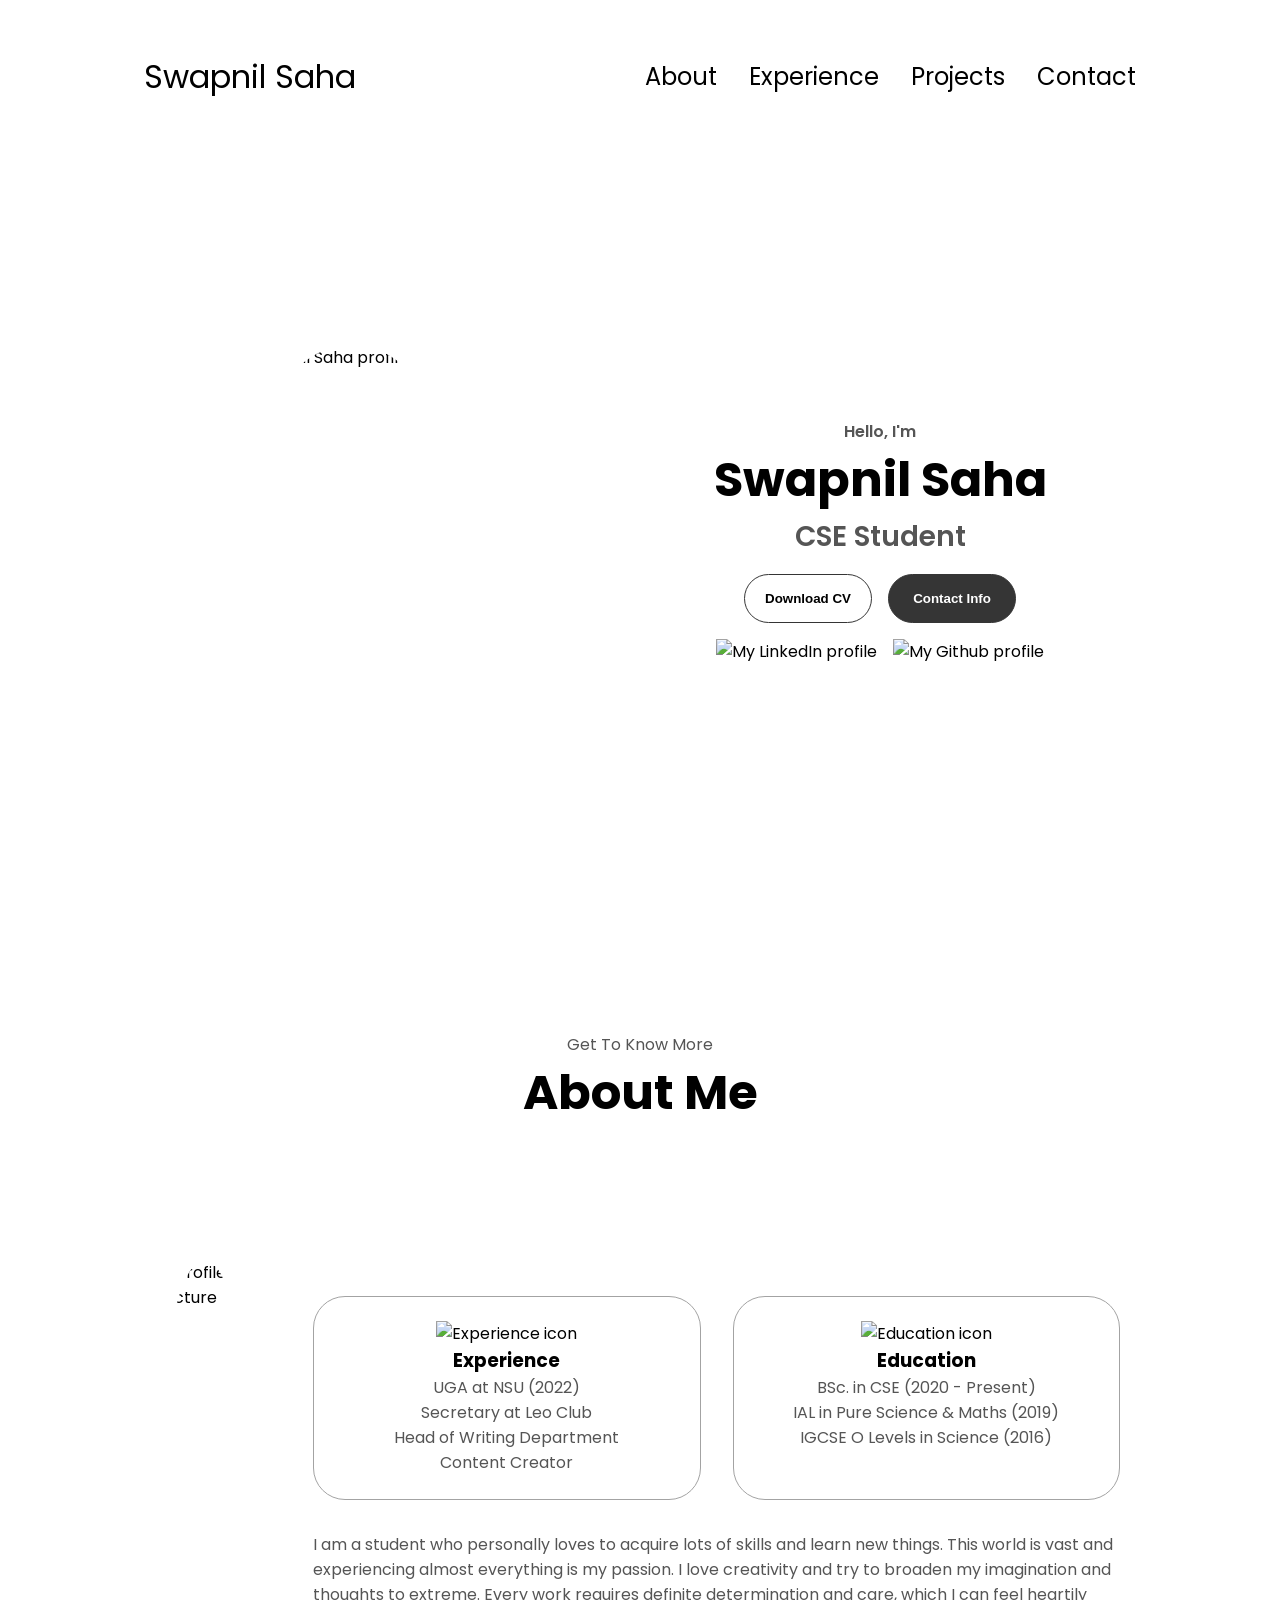
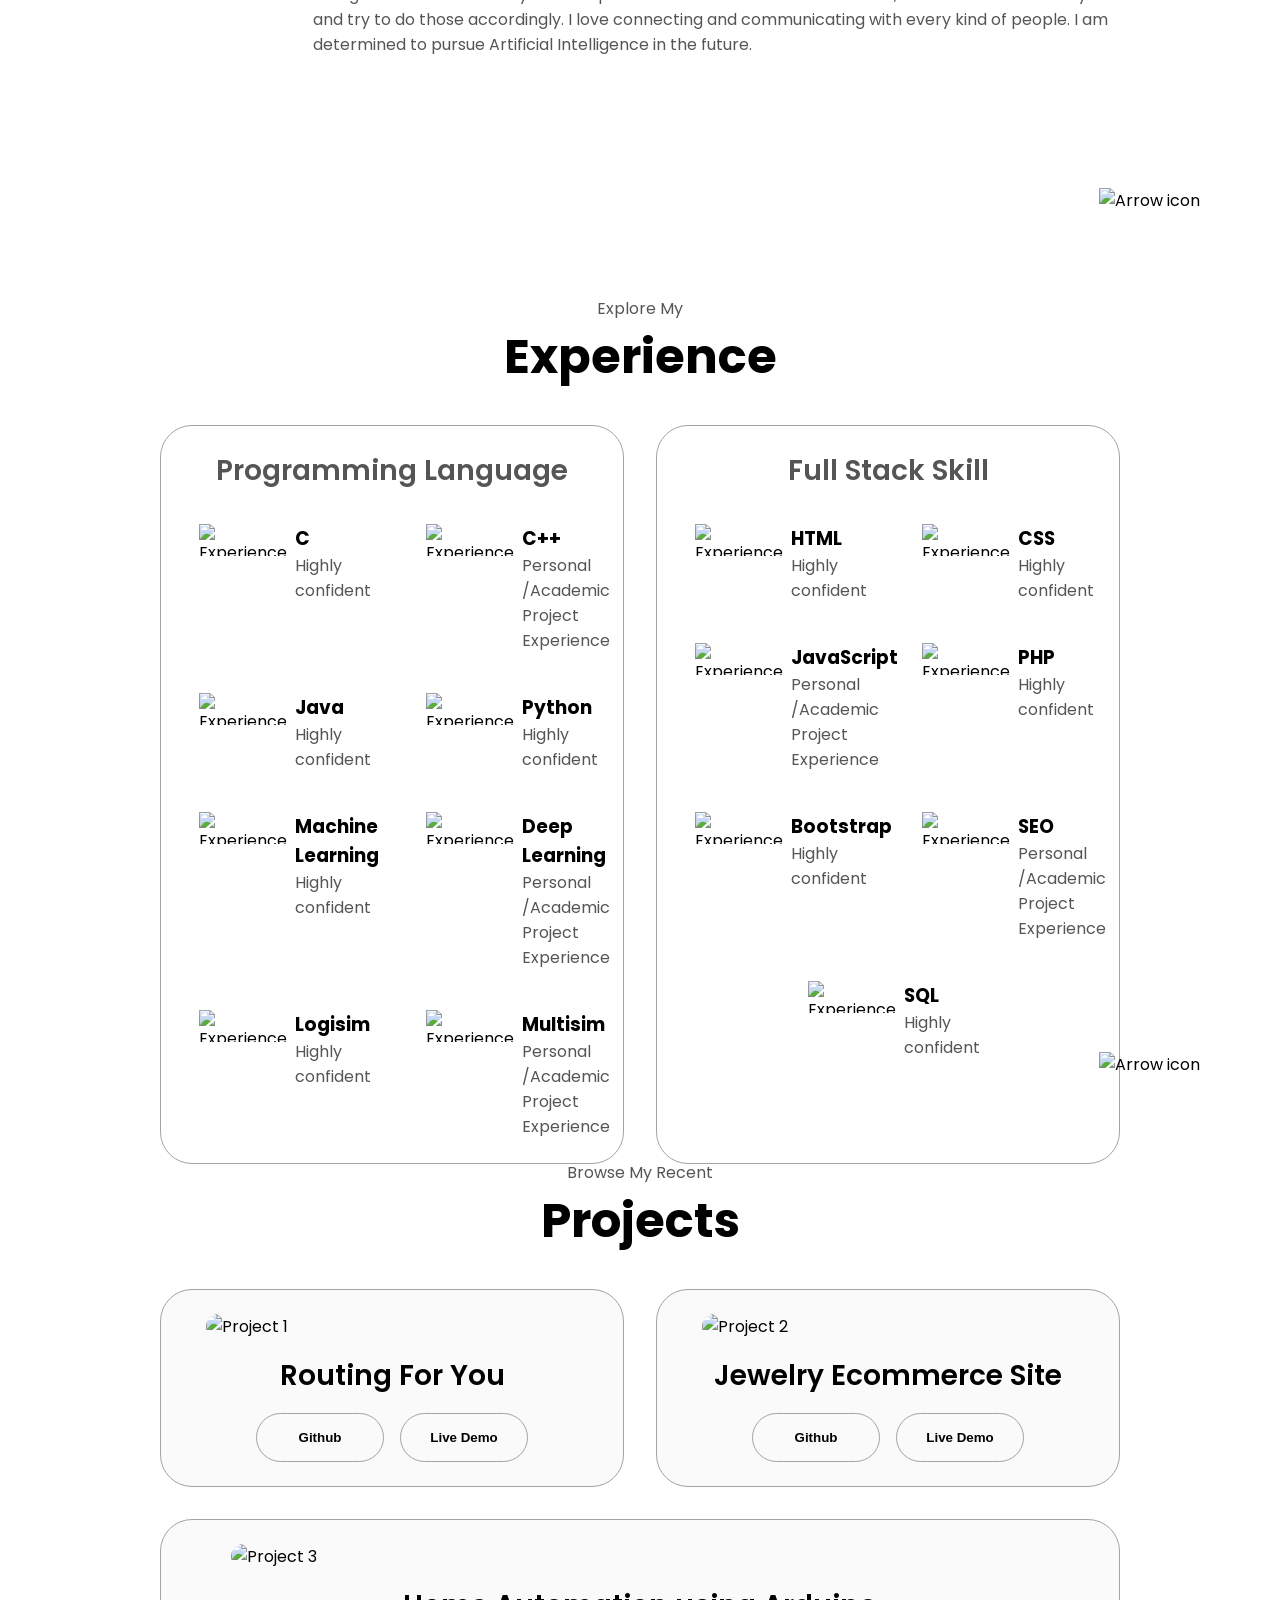
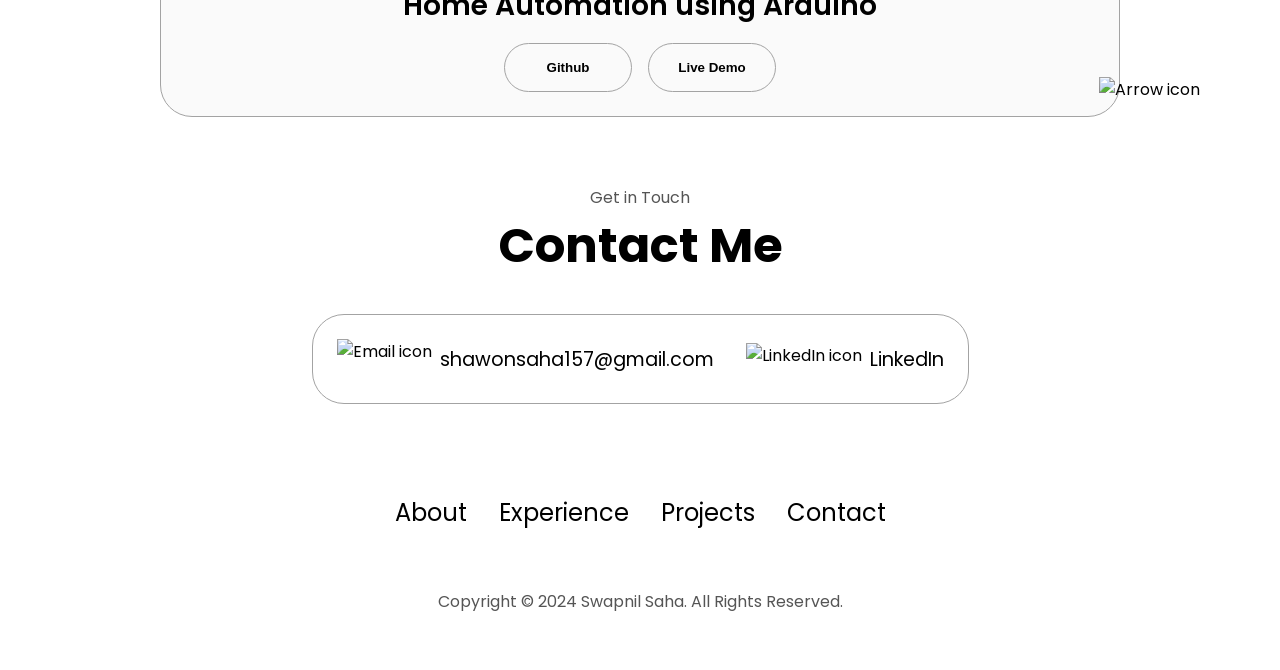
==== index.html @ e59e6f1e "Portfolio files upload" ====
<!DOCTYPE html>
<html lang="en">
  <head>
    <meta charset="UTF-8" />
    <meta http-equiv="X-UA-Compatible" content="IE=edge" />
    <meta name="viewport" content="width=device-width, initial-scale=1.0" />
    <title>My Portfolio</title>
    <link rel="stylesheet" href="style.css" />
    <link rel="stylesheet" href="mediaqueries.css" />
  </head>
  <body>
    <nav id="desktop-nav">
      <div class="logo">Swapnil Saha</div>
      <div>
        <ul class="nav-links">
          <li><a href="#about">About</a></li>
          <li><a href="#experience">Experience</a></li>
          <li><a href="#projects">Projects</a></li>
          <li><a href="#contact">Contact</a></li>
        </ul>
      </div>
    </nav>
    <nav id="hamburger-nav">
      <div class="logo">Swapnil Saha</div>
      <div class="hamburger-menu">
        <div class="hamburger-icon" onclick="toggleMenu()">
          <span></span>
          <span></span>
          <span></span>
        </div>
        <div class="menu-links">
          <li><a href="#about" onclick="toggleMenu()">About</a></li>
          <li><a href="#experience" onclick="toggleMenu()">Experience</a></li>
          <li><a href="#projects" onclick="toggleMenu()">Projects</a></li>
          <li><a href="#contact" onclick="toggleMenu()">Contact</a></li>
        </div>
      </div>
    </nav>
    <section id="profile">
      <div class="section__pic-container">
        <img src="./assets/profile-pic.jpg" alt="Swapnil Saha profile picture" />
      </div>
      <div class="section__text">
        <p class="section__text__p1">Hello, I'm</p>
        <h1 class="title">Swapnil Saha</h1>
        <p class="section__text__p2">CSE Student</p>
        <div class="btn-container">
          <button
            class="btn btn-color-2"
            onclick="window.open('./assets/B-JET-CV.pdf')"
          >
            Download CV
          </button>
          <button class="btn btn-color-1" onclick="location.href='./#contact'">
            Contact Info
          </button>
        </div>
        <div id="socials-container">
          <img
            src="./assets/linkedin.png"
            alt="My LinkedIn profile"
            class="icon"
            onclick="location.href='https://www.linkedin.com/in/swapnil-saha-shawon/'"
          />
          <img
            src="./assets/facebook.png"
            alt="My Github profile"
            class="icon"
            onclick="location.href='https://www.facebook.com/shawon.saha.528/'"
          />
        </div>
      </div>
    </section>
    <section id="about">
      <p class="section__text__p1">Get To Know More</p>
      <h1 class="title">About Me</h1>
      <div class="section-container">
        <div class="section__pic-container">
          <img
            src="./assets/about-pic1.png"
            alt="Profile picture"
            class="about-pic"
          />
        </div>
        <div class="about-details-container">
          <div class="about-containers">
            <div class="details-container">
              <img
                src="./assets/experience.png"
                alt="Experience icon"
                class="icon"
              />
              <h3>Experience</h3>
              <p>UGA at NSU (2022)
                <br />Secretary at Leo Club
                <br />Head of Writing Department
                <br />Content Creator
              </p>
            </div>
            <div class="details-container">
              <img
                src="./assets/education.png"
                alt="Education icon"
                class="icon"
              />
              <h3>Education</h3>
              <p>BSc. in CSE (2020 - Present)<br />IAL in Pure Science & Maths (2019)<br />IGCSE O Levels in Science (2016)</p>
            </div>
          </div>
          <div class="text-container">
            <p>
              I am a student who personally loves to acquire lots of skills and learn new things. This world is vast and experiencing almost everything is my passion. I love creativity and try to broaden my imagination and thoughts to extreme. Every work requires definite determination and care, which I can feel heartily and try to do those accordingly. I love connecting and communicating with every kind of people. I am determined to pursue Artificial Intelligence in the future.
            </p>
          </div>
        </div>
      </div>
      <img
        src="./assets/arrow.png"
        alt="Arrow icon"
        class="icon arrow"
        onclick="location.href='./#experience'"
      />
    </section>
    <section id="experience">
      <p class="section__text__p1">Explore My</p>
      <h1 class="title">Experience</h1>
      <div class="experience-details-container">

        <div class="about-containers">
          <div class="details-container">
            <h2 class="experience-sub-title">Programming Language</h2>
            <div class="article-container">
              <article>
                <img
                  src="./assets/checkmark.png"
                  alt="Experience icon"
                  class="icon"
                />
                <div>
                  <h3>C</h3>
                  <p>Highly confident</p>
                </div>
              </article>
              <article>
                <img
                  src="./assets/checkmark.png"
                  alt="Experience icon"
                  class="icon"
                />
                <div>
                  <h3>C++</h3>
                  <p>Personal /Academic Project Experience</p>
                </div>
              </article>
              <article>
                <img
                  src="./assets/checkmark.png"
                  alt="Experience icon"
                  class="icon"
                />
                <div>
                  <h3>Java</h3>
                  <p>Highly confident</p>
                </div>
              </article>
              <article>
                <img
                  src="./assets/checkmark.png"
                  alt="Experience icon"
                  class="icon"
                />
                <div>
                  <h3>Python</h3>
                  <p>Highly confident</p>
                </div>
              </article>
              <article>
                <img
                  src="./assets/checkmark.png"
                  alt="Experience icon"
                  class="icon"
                />
                <div>
                  <h3>Machine Learning</h3>
                  <p>Highly confident</p>
                </div>
              </article>
              <article>
                <img
                  src="./assets/checkmark.png"
                  alt="Experience icon"
                  class="icon"
                />
                <div>
                  <h3>Deep Learning</h3>
                  <p>Personal /Academic Project Experience</p>
                </div>
              </article>
              <article>
                <img
                  src="./assets/checkmark.png"
                  alt="Experience icon"
                  class="icon"
                />
                <div>
                  <h3>Logisim</h3>
                  <p>Highly confident</p>
                </div>
              </article>
              <article>
                <img
                  src="./assets/checkmark.png"
                  alt="Experience icon"
                  class="icon"
                />
                <div>
                  <h3>Multisim</h3>
                  <p>Personal /Academic Project Experience</p>
                </div>
              </article>
              
            </div>
          </div>
          <div class="details-container">
            <h2 class="experience-sub-title">Full Stack Skill</h2>
            <div class="article-container">
              <article>
                <img
                  src="./assets/checkmark.png"
                  alt="Experience icon"
                  class="icon"
                />
                <div>
                  <h3>HTML</h3>
                  <p>Highly confident</p>
                </div>
              </article>
              <article>
                <img
                  src="./assets/checkmark.png"
                  alt="Experience icon"
                  class="icon"
                />
                <div>
                  <h3>CSS</h3>
                  <p>Highly confident</p>
                </div>
              </article>
              <article>
                <img
                  src="./assets/checkmark.png"
                  alt="Experience icon"
                  class="icon"
                />
                <div>
                  <h3>JavaScript</h3>
                  <p>Personal /Academic Project Experience</p>
                </div>
              </article>
              <article>
                <img
                  src="./assets/checkmark.png"
                  alt="Experience icon"
                  class="icon"
                />
                <div>
                  <h3>PHP</h3>
                  <p>Highly confident</p>
                </div>
              </article>
              <article>
                <img
                  src="./assets/checkmark.png"
                  alt="Experience icon"
                  class="icon"
                />
                <div>
                  <h3>Bootstrap</h3>
                  <p>Highly confident</p>
                </div>
              </article>
              <article>
                <img
                  src="./assets/checkmark.png"
                  alt="Experience icon"
                  class="icon"
                />
                <div>
                  <h3>SEO</h3>
                  <p>Personal /Academic Project Experience</p>
                </div>
              </article>
              <article>
                <img
                  src="./assets/checkmark.png"
                  alt="Experience icon"
                  class="icon"
                />
                <div>
                  <h3>SQL</h3>
                  <p>Highly confident</p>
                </div>
              </article>
              
            </div>
          </div>

        </div>

      </div>
      <img
        src="./assets/arrow.png"
        alt="Arrow icon"
        class="icon arrow"
        onclick="location.href='./#projects'"
      />
    </section>
    
    <section id="projects">
      <p class="section__text__p1">Browse My Recent</p>
      <h1 class="title">Projects</h1>
      <div class="experience-details-container">
        <div class="about-containers">
          <div class="details-container color-container">
            <div class="article-container">
              <img
                src="./assets/project-1c.jpg"
                alt="Project 1"
                class="project-img"
              />
            </div>
            <h2 class="experience-sub-title project-title">Routing For You</h2>
            <div class="btn-container">
              <button
                class="btn btn-color-2 project-btn"
                onclick="location.href='https://github.com/shawonsaha15/RoutingForYou'"
              >
                Github
              </button>
              <button
                class="btn btn-color-2 project-btn"
                onclick="location.href='https://github.com/shawonsaha15/RoutingForYou'"
              >
                Live Demo
              </button>
            </div>
          </div>
          <div class="details-container color-container">
            <div class="article-container">
              <img
                src="./assets/project-2c.jpg"
                alt="Project 2"
                class="project-img"
              />
            </div>
            <h2 class="experience-sub-title project-title">Jewelry Ecommerce Site</h2>
            <div class="btn-container">
              <button
                class="btn btn-color-2 project-btn"
                onclick="location.href='https://github.com/shawonsaha15/JewelryEcommerceSite'"
              >
                Github
              </button>
              <button
                class="btn btn-color-2 project-btn"
                onclick="location.href='https://github.com/shawonsaha15/JewelryEcommerceSite'"
              >
                Live Demo
              </button>
            </div>
          </div>
          <div class="details-container color-container">
            <div class="article-container">
              <img
                src="./assets/project-3c.jpg"
                alt="Project 3"
                class="project-img"
              />
            </div>
            <h2 class="experience-sub-title project-title">Home Automation using Arduino</h2>
            <div class="btn-container">
              <button
                class="btn btn-color-2 project-btn"
                onclick="location.href='https://github.com/shawonsaha15/HomeAutomation'"
              >
                Github
              </button>
              <button
                class="btn btn-color-2 project-btn"
                onclick="location.href='https://github.com/shawonsaha15/HomeAutomation'"
              >
                Live Demo
              </button>
            </div>
          </div>
        </div>
      </div>
      <img
        src="./assets/arrow.png"
        alt="Arrow icon"
        class="icon arrow"
        onclick="location.href='./#contact'"
      />
    </section>
    <section id="contact">
      <p class="section__text__p1">Get in Touch</p>
      <h1 class="title">Contact Me</h1>
      <div class="contact-info-upper-container">
        <div class="contact-info-container">
          <img
            src="./assets/email.png"
            alt="Email icon"
            class="icon contact-icon email-icon"
          />
          <p><a href="mailto:shawonsaha157@gmail.com">shawonsaha157@gmail.com</a></p>
        </div>
        <div class="contact-info-container">
          <img
            src="./assets/linkedin.png"
            alt="LinkedIn icon"
            class="icon contact-icon"
          />
          <p><a href="https://www.linkedin.com/in/swapnil-saha-shawon/">LinkedIn</a></p>
        </div>
      </div>
    </section>
    <footer>
      <nav>
        <div class="nav-links-container">
          <ul class="nav-links">
            <li><a href="#about">About</a></li>
            <li><a href="#experience">Experience</a></li>
            <li><a href="#projects">Projects</a></li>
            <li><a href="#contact">Contact</a></li>
          </ul>
        </div>
      </nav>
      <p>Copyright &#169; 2024 Swapnil Saha. All Rights Reserved.</p>
    </footer>
    <script src="script.js"></script>
  </body>
</html>
---- style.css ----
/* GENERAL */

@import url("https://fonts.googleapis.com/css2?family=Poppins:wght@300;400;500;600&display=swap");

* {
  margin: 0;
  padding: 0;
}

body {
  font-family: "Poppins", sans-serif;
}

html {
  scroll-behavior: smooth;
}

p {
  color: rgb(85, 85, 85);
}

/* TRANSITION */

a,
.btn {
  transition: all 300ms ease;
}

/* DESKTOP NAV */

nav,
.nav-links {
  display: flex;
}

nav {
  justify-content: space-around;
  align-items: center;
  height: 17vh;
}

.nav-links {
  gap: 2rem;
  list-style: none;
  font-size: 1.5rem;
}

a {
  color: black;
  text-decoration: none;
  text-decoration-color: white;
}

a:hover {
  color: grey;
  text-decoration: underline;
  text-underline-offset: 1rem;
  text-decoration-color: rgb(181, 181, 181);
}

.logo {
  font-size: 2rem;
}

.logo:hover {
  cursor: default;
}

/* HAMBURGER MENU */

#hamburger-nav {
  display: none;
}

.hamburger-menu {
  position: relative;
  display: inline-block;
}

.hamburger-icon {
  display: flex;
  flex-direction: column;
  justify-content: space-between;
  height: 24px;
  width: 30px;
  cursor: pointer;
}

.hamburger-icon span {
  width: 100%;
  height: 2px;
  background-color: black;
  transition: all 0.3 ease-in-out;
}

.menu-links {
  position: absolute;
  top: 100%;
  right: 0;
  background-color: white;
  width: fit-content;
  max-height: 0;
  overflow: hidden;
  transition: all 0.3 ease-in-out;
}

.menu-links a {
  display: block;
  padding: 10px;
  text-align: center;
  font-size: 1.5rem;
  color: black;
  text-decoration: none;
  transition: all 0.3 ease-in-out;
}

.menu-links li {
  list-style: none;
}

.menu-links.open {
  max-height: 300px;
}

.hamburger-icon.open span:first-child {
  transform: rotate(45deg) translate(10px, 5px);
}

.hamburger-icon.open span:nth-child(2) {
  opacity: 0;
}

.hamburger-icon.open span:last-child {
  transform: rotate(-45deg) translate(10px, -5px);
}

.hamburger-icon span:first-child {
  transform: none;
}

.hamburger-icon span:first-child {
  opacity: 1;
}

.hamburger-icon span:first-child {
  transform: none;
}

/* SECTIONS */

section {
  padding-top: 4vh;
  height: 96vh;
  margin: 0 10rem;
  box-sizing: border-box;
  min-height: fit-content;
}

.section-container {
  display: flex;
}

/* PROFILE SECTION */

#profile {
  display: flex;
  justify-content: center;
  gap: 5rem;
  height: 80vh;
}

.section__pic-container {
  display: flex;
  height: 400px;
  width: 400px;
  margin: auto 0;
  object-fit: cover;
}

.section__text {
  align-self: center;
  text-align: center;
}

.section__text p {
  font-weight: 600;
}

.section__text__p1 {
  text-align: center;
}

.section__text__p2 {
  font-size: 1.75rem;
  margin-bottom: 1rem;
}

.title {
  font-size: 3rem;
  text-align: center;
}

#socials-container {
  display: flex;
  justify-content: center;
  margin-top: 1rem;
  gap: 1rem;
}

/* ICONS */

.icon {
  cursor: pointer;
  height: 2rem;
}

/* BUTTONS */

.btn-container {
  display: flex;
  justify-content: center;
  gap: 1rem;
}

.btn {
  font-weight: 600;
  transition: all 300ms ease;
  padding: 1rem;
  width: 8rem;
  border-radius: 2rem;
}

.btn-color-1,
.btn-color-2 {
  border: rgb(53, 53, 53) 0.1rem solid;
}

.btn-color-1:hover,
.btn-color-2:hover {
  cursor: pointer;
}

.btn-color-1,
.btn-color-2:hover {
  background: rgb(53, 53, 53);
  color: white;
}

.btn-color-1:hover {
  background: rgb(0, 0, 0);
}

.btn-color-2 {
  background: none;
}

.btn-color-2:hover {
  border: rgb(255, 255, 255) 0.1rem solid;
}

.btn-container {
  gap: 1rem;
}

/* ABOUT SECTION */

#about {
  position: relative;
}

.about-containers {
  gap: 2rem;
  margin-bottom: 2rem;
  margin-top: 2rem;
}

.about-details-container {
  justify-content: center;
  flex-direction: column;
}

.about-containers,
.about-details-container {
  display: flex;
}

.about-pic {
  border-radius: 2rem;
}

.arrow {
  position: absolute;
  right: -5rem;
  bottom: 2.5rem;
}

.details-container {
  padding: 1.5rem;
  flex: 1;
  background: white;
  border-radius: 2rem;
  border: rgb(53, 53, 53) 0.1rem solid;
  border-color: rgb(163, 163, 163);
  text-align: center;
}

.section-container {
  gap: 4rem;
  height: 80%;
}

.section__pic-container {
  height: 400px;
  width: 400px;
  margin: auto 0;
}

.section__pic-container img{
  object-fit: cover;
  border-radius: 50%;
}

/* EXPERIENCE SECTION */

#experience {
  position: relative;
}

.experience-sub-title {
  color: rgb(85, 85, 85);
  font-weight: 600;
  font-size: 1.75rem;
  margin-bottom: 2rem;
}

.experience-details-container {
  display: flex;
  justify-content: center;
  flex-direction: column;
}

.article-container {
  display: flex;
  text-align: initial;
  flex-wrap: wrap;
  flex-direction: row;
  gap: 2.5rem;
  justify-content: space-around;
}

article {
  display: flex;
  width: 10rem;
  justify-content: space-around;
  gap: 0.5rem;
}

article .icon {
  cursor: default;
}

/* PROJECTS SECTION */

#projects {
  position: relative;
}

.color-container {
  border-color: rgb(163, 163, 163);
  background: rgb(250, 250, 250);
}

.project-img {
  border-radius: 2rem;
  width: 90%;
  height: 90%;
}

.project-title {
  margin: 1rem;
  color: black;
}

.project-btn {
  color: black;
  border-color: rgb(163, 163, 163);
}

/* CONTACT */

#contact {
  display: flex;
  justify-content: center;
  flex-direction: column;
  height: 70vh;
}

.contact-info-upper-container {
  display: flex;
  justify-content: center;
  border-radius: 2rem;
  border: rgb(53, 53, 53) 0.1rem solid;
  border-color: rgb(163, 163, 163);
  background: (250, 250, 250);
  margin: 2rem auto;
  padding: 0.5rem;
}

.contact-info-container {
  display: flex;
  align-items: center;
  justify-content: center;
  gap: 0.5rem;
  margin: 1rem;
}

.contact-info-container p {
  font-size: larger;
}

.contact-icon {
  cursor: default;
}

.email-icon {
  height: 2.5rem;
}

/* FOOTER SECTION */

footer {
  height: 26vh;
  margin: 0 1rem;
}

footer p {
  text-align: center;
}
---- mediaqueries.css ----
@media screen and (max-width: 1400px) {
  #profile {
    height: 83vh;
    margin-bottom: 6rem;
  }
  .about-containers {
    flex-wrap: wrap;
  }
  #contact,
  #projects {
    height: fit-content;
  }
}

@media screen and (max-width: 1200px) {
  #desktop-nav {
    display: none;
  }
  #hamburger-nav {
    display: flex;
  }
  #experience,
  .experience-details-container {
    margin-top: 2rem;
  }
  #profile,
  .section-container {
    display: block;
  }
  .arrow {
    display: none;
  }
  section,
  .section-container {
    height: fit-content;
  }
  section {
    margin: 0 5%;
  }
  .section__pic-container {
    width: 275px;
    height: 275px;
    margin: 0 auto 2rem;
  }
  .about-containers {
    margin-top: 0;
  }
}

@media screen and (max-width: 600px) {
  #contact,
  footer {
    height: 40vh;
  }
  #profile {
    height: 83vh;
    margin-bottom: 0;
  }
  article {
    font-size: 1rem;
  }
  footer nav {
    height: fit-content;
    margin-bottom: 2rem;
  }
  .about-containers,
  .contact-info-upper-container,
  .btn-container {
    flex-wrap: wrap;
  }
  .contact-info-container {
    margin: 0;
  }
  .contact-info-container p,
  .nav-links li a {
    font-size: 1rem;
  }
  .experience-sub-title {
    font-size: 1.25rem;
  }
  .logo {
    font-size: 1.5rem;
  }
  .nav-links {
    flex-direction: column;
    gap: 0.5rem;
    text-align: center;
  }
  .section__pic-container {
    width: auto;
    height: 46vw;
    justify-content: center;
  }
  .section__text__p2 {
    font-size: 1.25rem;
  }
  .title {
    font-size: 2rem;
  }
  .text-container {
    text-align: justify;
  }
}
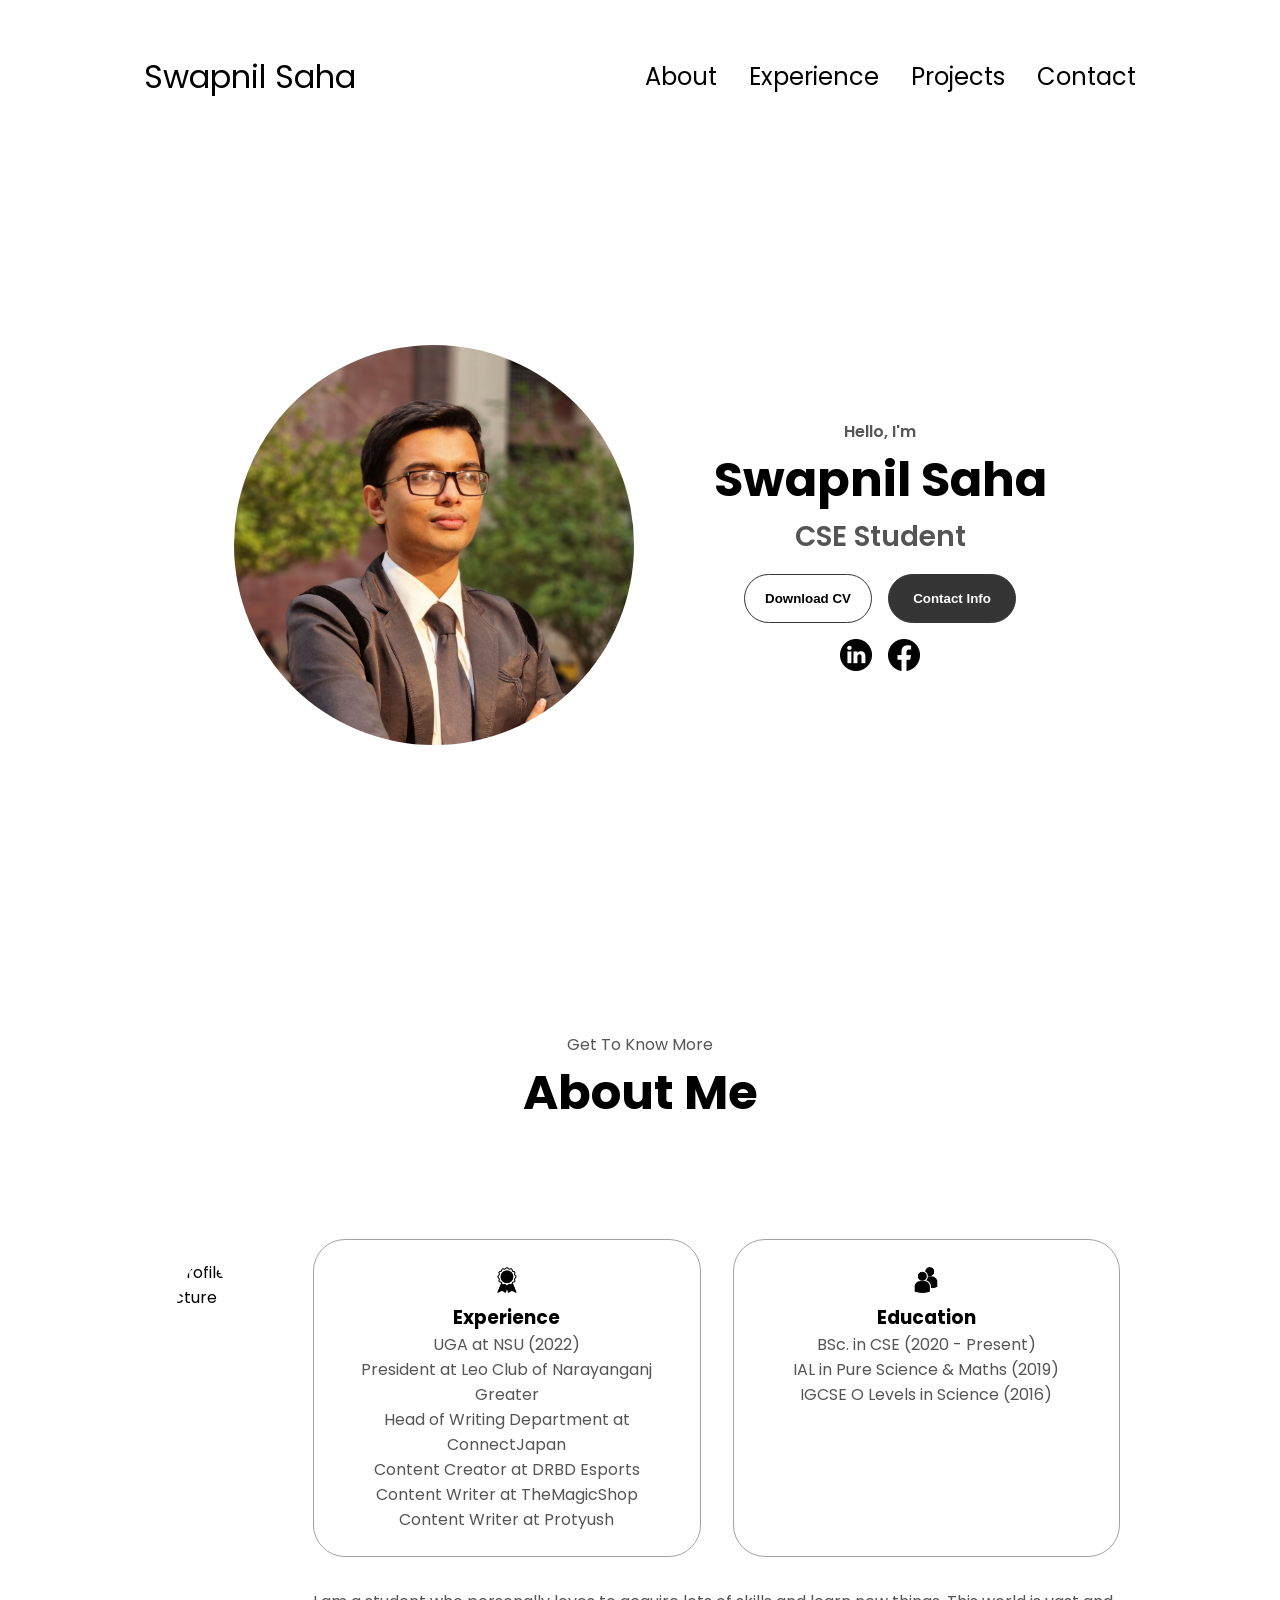
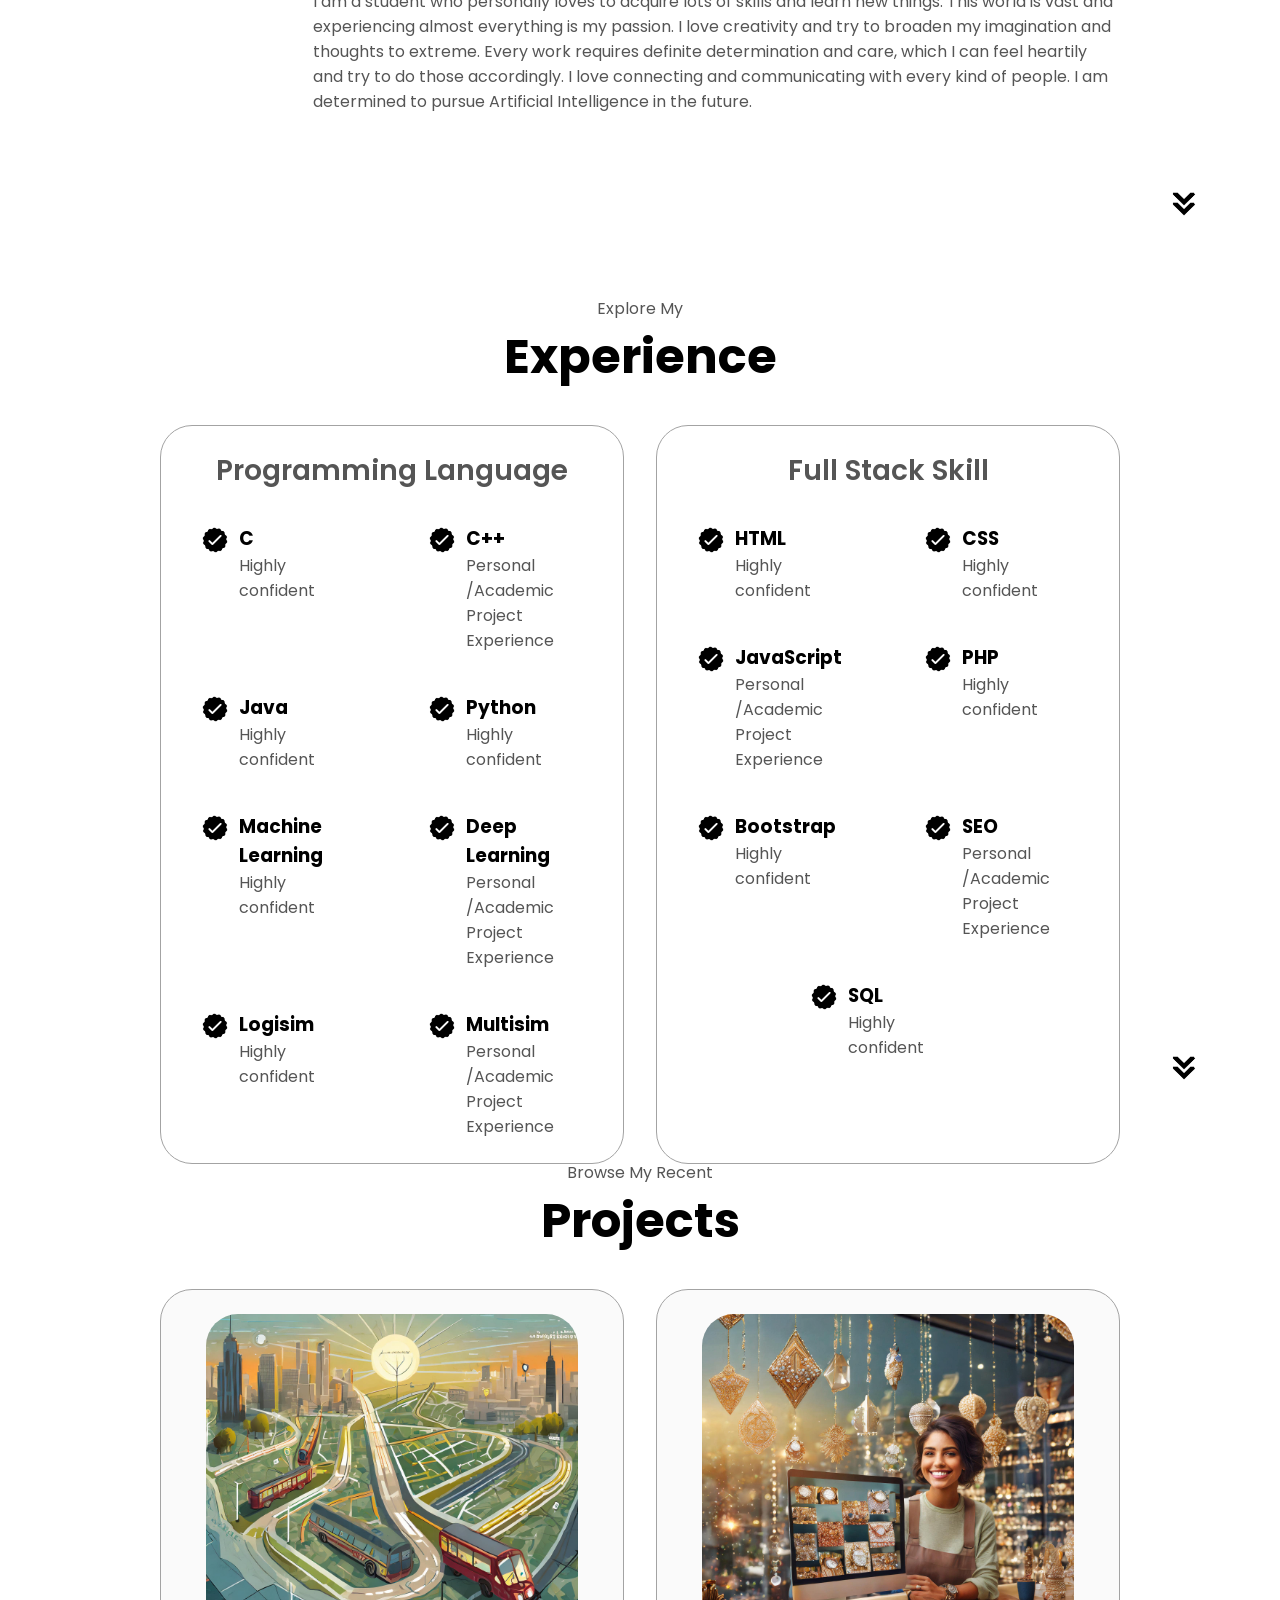
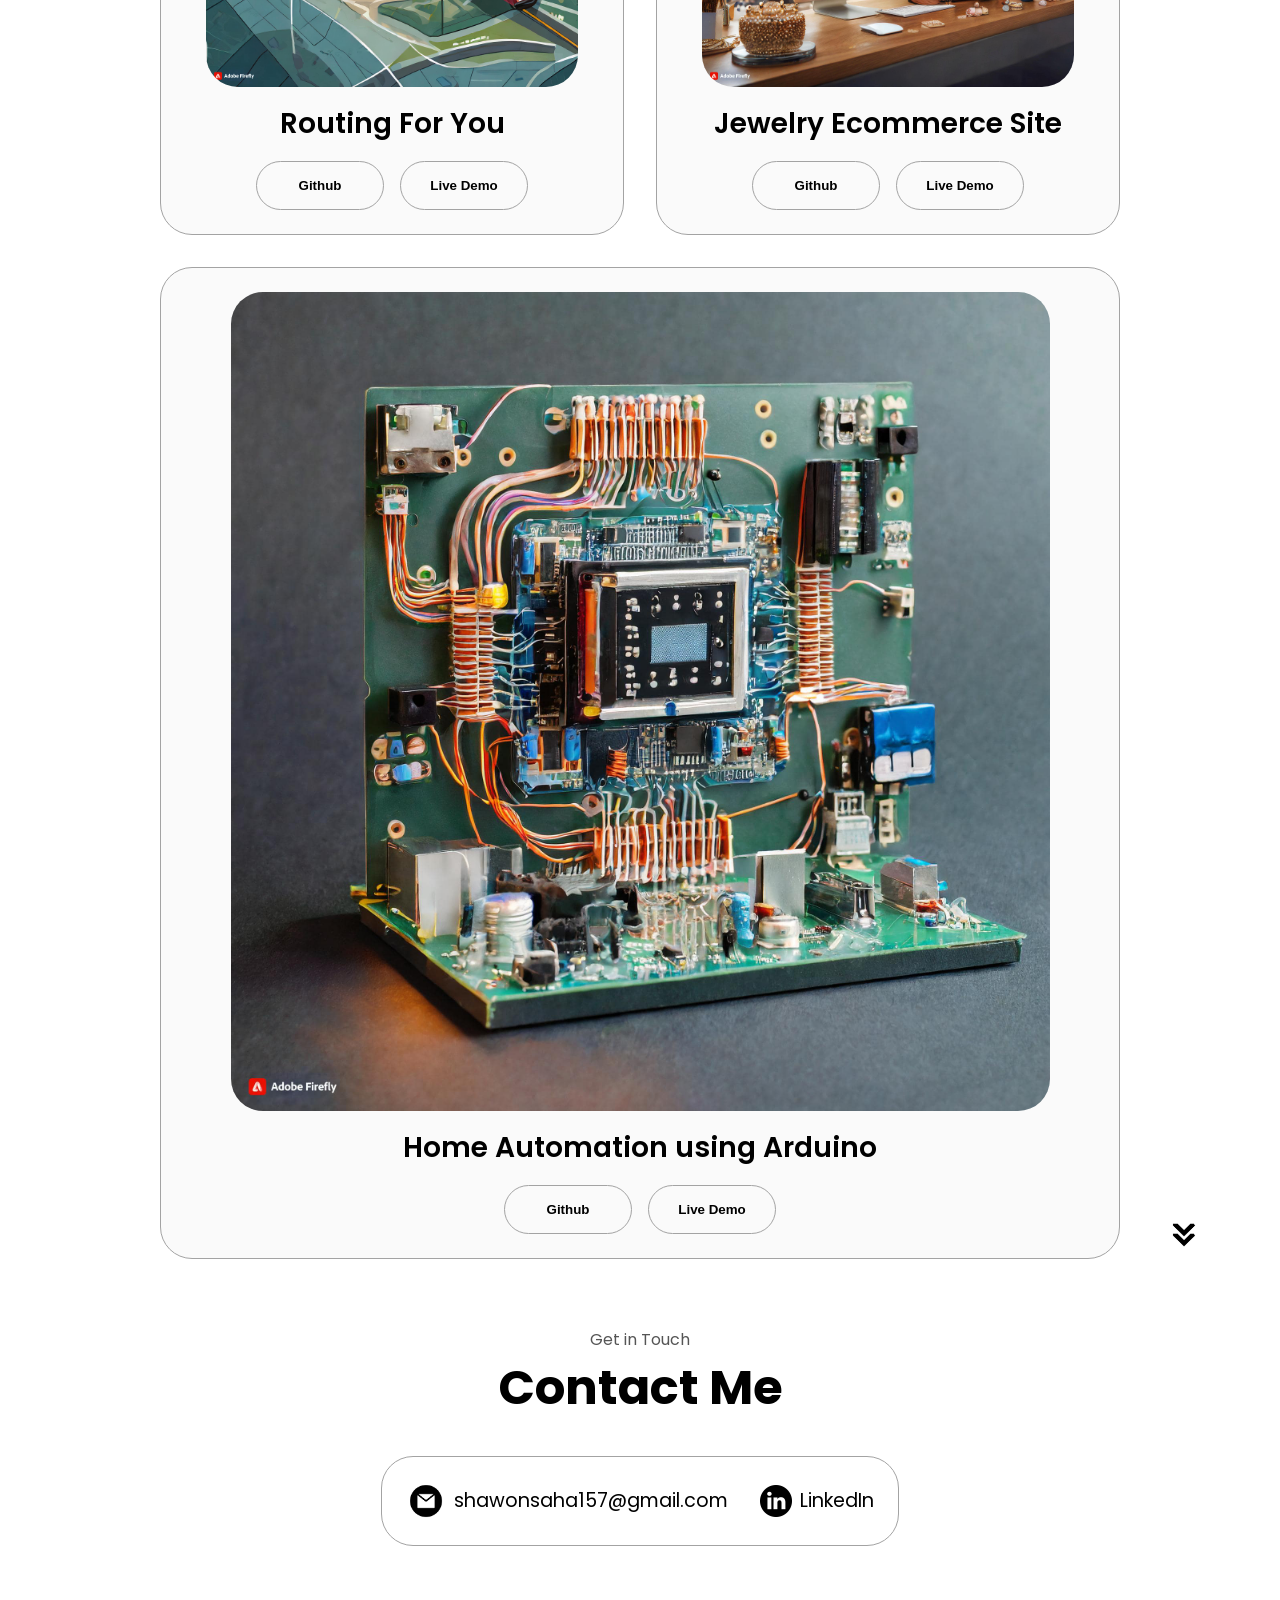
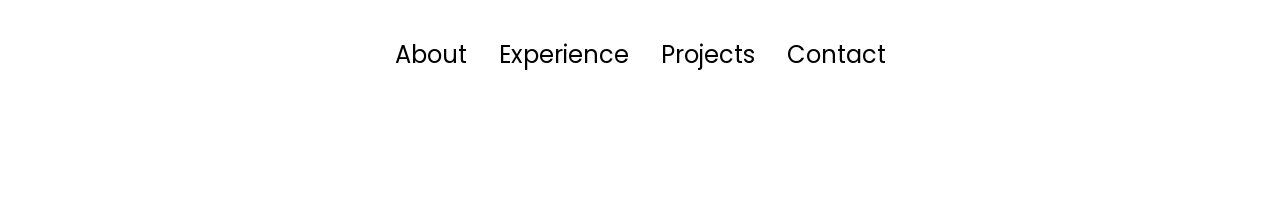
==== commit 80ea3a77: "Update index.html" ====
--- a/index.html
+++ b/index.html
@@ -92,9 +92,11 @@
               />
               <h3>Experience</h3>
               <p>UGA at NSU (2022)
-                <br />Secretary at Leo Club
-                <br />Head of Writing Department
-                <br />Content Creator
+                <br />President at Leo Club of Narayanganj Greater
+                <br />Head of Writing Department at ConnectJapan
+                <br />Content Creator at DRBD Esports
+                <br />Content Writer at TheMagicShop
+                <br />Content Writer at Protyush
               </p>
             </div>
             <div class="details-container">
@@ -435,7 +437,6 @@
           </ul>
         </div>
       </nav>
-      <p>Copyright &#169; 2024 Swapnil Saha. All Rights Reserved.</p>
     </footer>
     <script src="script.js"></script>
   </body>
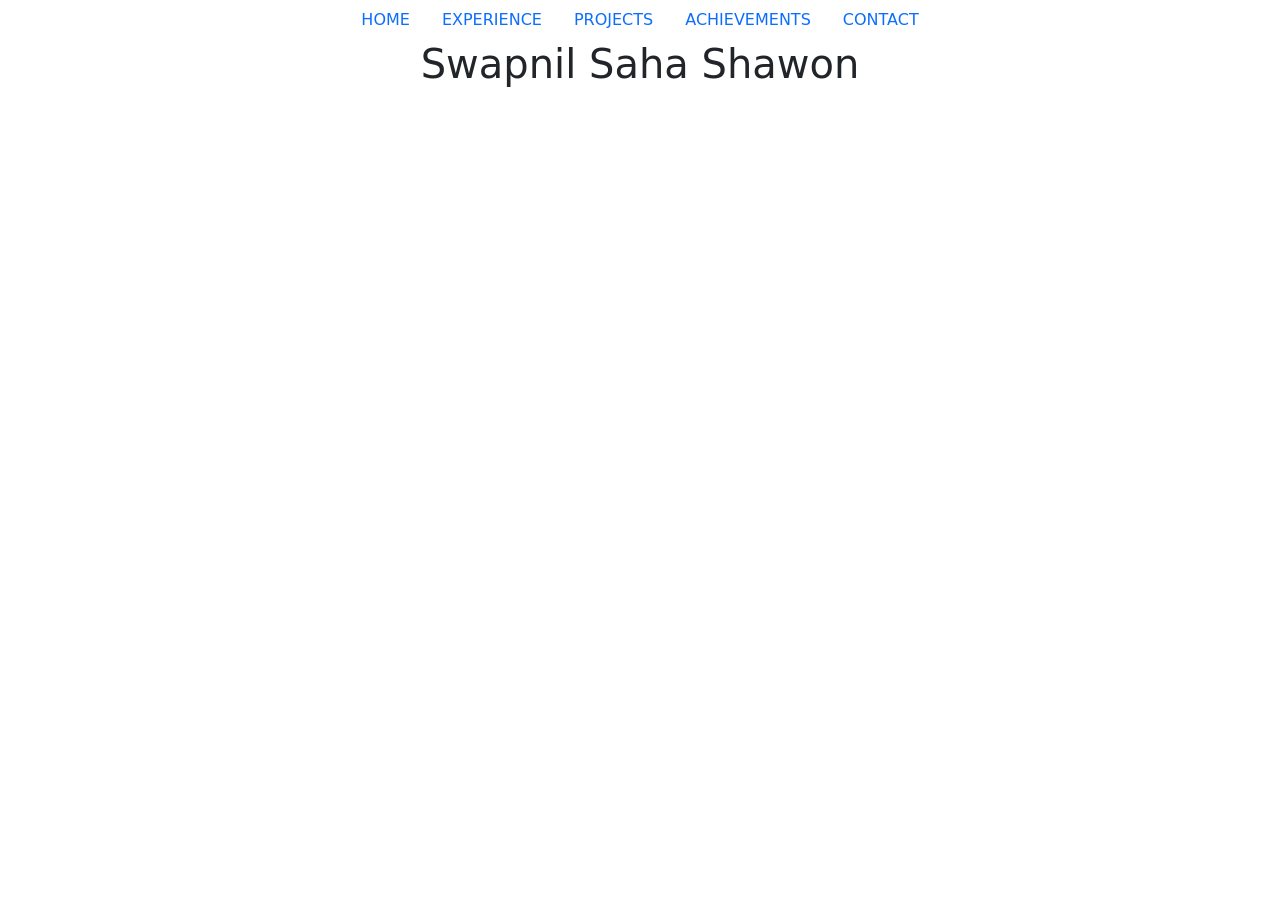
==== commit be5d9d50: "Initial commit" ====
--- a/index.html
+++ b/index.html
@@ -1,443 +1,32 @@
 <!DOCTYPE html>
-<html lang="en">
-  <head>
-    <meta charset="UTF-8" />
-    <meta http-equiv="X-UA-Compatible" content="IE=edge" />
-    <meta name="viewport" content="width=device-width, initial-scale=1.0" />
-    <title>My Portfolio</title>
-    <link rel="stylesheet" href="style.css" />
-    <link rel="stylesheet" href="mediaqueries.css" />
-  </head>
-  <body>
-    <nav id="desktop-nav">
-      <div class="logo">Swapnil Saha</div>
-      <div>
-        <ul class="nav-links">
-          <li><a href="#about">About</a></li>
-          <li><a href="#experience">Experience</a></li>
-          <li><a href="#projects">Projects</a></li>
-          <li><a href="#contact">Contact</a></li>
-        </ul>
-      </div>
-    </nav>
-    <nav id="hamburger-nav">
-      <div class="logo">Swapnil Saha</div>
-      <div class="hamburger-menu">
-        <div class="hamburger-icon" onclick="toggleMenu()">
-          <span></span>
-          <span></span>
-          <span></span>
-        </div>
-        <div class="menu-links">
-          <li><a href="#about" onclick="toggleMenu()">About</a></li>
-          <li><a href="#experience" onclick="toggleMenu()">Experience</a></li>
-          <li><a href="#projects" onclick="toggleMenu()">Projects</a></li>
-          <li><a href="#contact" onclick="toggleMenu()">Contact</a></li>
-        </div>
-      </div>
-    </nav>
-    <section id="profile">
-      <div class="section__pic-container">
-        <img src="./assets/profile-pic.jpg" alt="Swapnil Saha profile picture" />
-      </div>
-      <div class="section__text">
-        <p class="section__text__p1">Hello, I'm</p>
-        <h1 class="title">Swapnil Saha</h1>
-        <p class="section__text__p2">CSE Student</p>
-        <div class="btn-container">
-          <button
-            class="btn btn-color-2"
-            onclick="window.open('./assets/B-JET-CV.pdf')"
-          >
-            Download CV
-          </button>
-          <button class="btn btn-color-1" onclick="location.href='./#contact'">
-            Contact Info
-          </button>
-        </div>
-        <div id="socials-container">
-          <img
-            src="./assets/linkedin.png"
-            alt="My LinkedIn profile"
-            class="icon"
-            onclick="location.href='https://www.linkedin.com/in/swapnil-saha-shawon/'"
-          />
-          <img
-            src="./assets/facebook.png"
-            alt="My Github profile"
-            class="icon"
-            onclick="location.href='https://www.facebook.com/shawon.saha.528/'"
-          />
-        </div>
-      </div>
-    </section>
-    <section id="about">
-      <p class="section__text__p1">Get To Know More</p>
-      <h1 class="title">About Me</h1>
-      <div class="section-container">
-        <div class="section__pic-container">
-          <img
-            src="./assets/about-pic1.png"
-            alt="Profile picture"
-            class="about-pic"
-          />
-        </div>
-        <div class="about-details-container">
-          <div class="about-containers">
-            <div class="details-container">
-              <img
-                src="./assets/experience.png"
-                alt="Experience icon"
-                class="icon"
-              />
-              <h3>Experience</h3>
-              <p>UGA at NSU (2022)
-                <br />President at Leo Club of Narayanganj Greater
-                <br />Head of Writing Department at ConnectJapan
-                <br />Content Creator at DRBD Esports
-                <br />Content Writer at TheMagicShop
-                <br />Content Writer at Protyush
-              </p>
-            </div>
-            <div class="details-container">
-              <img
-                src="./assets/education.png"
-                alt="Education icon"
-                class="icon"
-              />
-              <h3>Education</h3>
-              <p>BSc. in CSE (2020 - Present)<br />IAL in Pure Science & Maths (2019)<br />IGCSE O Levels in Science (2016)</p>
-            </div>
-          </div>
-          <div class="text-container">
-            <p>
-              I am a student who personally loves to acquire lots of skills and learn new things. This world is vast and experiencing almost everything is my passion. I love creativity and try to broaden my imagination and thoughts to extreme. Every work requires definite determination and care, which I can feel heartily and try to do those accordingly. I love connecting and communicating with every kind of people. I am determined to pursue Artificial Intelligence in the future.
-            </p>
-          </div>
-        </div>
-      </div>
-      <img
-        src="./assets/arrow.png"
-        alt="Arrow icon"
-        class="icon arrow"
-        onclick="location.href='./#experience'"
-      />
-    </section>
-    <section id="experience">
-      <p class="section__text__p1">Explore My</p>
-      <h1 class="title">Experience</h1>
-      <div class="experience-details-container">
+<html>
+    <head>
+        <meta charset="utf-8">
+        <meta name="viewport" content="width=device-width, initial-scale=1">
+        <title>Swapnil Saha Shawon</title>
+        <link href="https://cdn.jsdelivr.net/npm/bootstrap@5.3.8/dist/css/bootstrap.min.css" rel="stylesheet" integrity="sha384-sRIl4kxILFvY47J16cr9ZwB07vP4J8+LH7qKQnuqkuIAvNWLzeN8tE5YBujZqJLB" crossorigin="anonymous">
+    </head>
 
-        <div class="about-containers">
-          <div class="details-container">
-            <h2 class="experience-sub-title">Programming Language</h2>
-            <div class="article-container">
-              <article>
-                <img
-                  src="./assets/checkmark.png"
-                  alt="Experience icon"
-                  class="icon"
-                />
-                <div>
-                  <h3>C</h3>
-                  <p>Highly confident</p>
-                </div>
-              </article>
-              <article>
-                <img
-                  src="./assets/checkmark.png"
-                  alt="Experience icon"
-                  class="icon"
-                />
-                <div>
-                  <h3>C++</h3>
-                  <p>Personal /Academic Project Experience</p>
-                </div>
-              </article>
-              <article>
-                <img
-                  src="./assets/checkmark.png"
-                  alt="Experience icon"
-                  class="icon"
-                />
-                <div>
-                  <h3>Java</h3>
-                  <p>Highly confident</p>
-                </div>
-              </article>
-              <article>
-                <img
-                  src="./assets/checkmark.png"
-                  alt="Experience icon"
-                  class="icon"
-                />
-                <div>
-                  <h3>Python</h3>
-                  <p>Highly confident</p>
-                </div>
-              </article>
-              <article>
-                <img
-                  src="./assets/checkmark.png"
-                  alt="Experience icon"
-                  class="icon"
-                />
-                <div>
-                  <h3>Machine Learning</h3>
-                  <p>Highly confident</p>
-                </div>
-              </article>
-              <article>
-                <img
-                  src="./assets/checkmark.png"
-                  alt="Experience icon"
-                  class="icon"
-                />
-                <div>
-                  <h3>Deep Learning</h3>
-                  <p>Personal /Academic Project Experience</p>
-                </div>
-              </article>
-              <article>
-                <img
-                  src="./assets/checkmark.png"
-                  alt="Experience icon"
-                  class="icon"
-                />
-                <div>
-                  <h3>Logisim</h3>
-                  <p>Highly confident</p>
-                </div>
-              </article>
-              <article>
-                <img
-                  src="./assets/checkmark.png"
-                  alt="Experience icon"
-                  class="icon"
-                />
-                <div>
-                  <h3>Multisim</h3>
-                  <p>Personal /Academic Project Experience</p>
-                </div>
-              </article>
-              
-            </div>
-          </div>
-          <div class="details-container">
-            <h2 class="experience-sub-title">Full Stack Skill</h2>
-            <div class="article-container">
-              <article>
-                <img
-                  src="./assets/checkmark.png"
-                  alt="Experience icon"
-                  class="icon"
-                />
-                <div>
-                  <h3>HTML</h3>
-                  <p>Highly confident</p>
-                </div>
-              </article>
-              <article>
-                <img
-                  src="./assets/checkmark.png"
-                  alt="Experience icon"
-                  class="icon"
-                />
-                <div>
-                  <h3>CSS</h3>
-                  <p>Highly confident</p>
-                </div>
-              </article>
-              <article>
-                <img
-                  src="./assets/checkmark.png"
-                  alt="Experience icon"
-                  class="icon"
-                />
-                <div>
-                  <h3>JavaScript</h3>
-                  <p>Personal /Academic Project Experience</p>
-                </div>
-              </article>
-              <article>
-                <img
-                  src="./assets/checkmark.png"
-                  alt="Experience icon"
-                  class="icon"
-                />
-                <div>
-                  <h3>PHP</h3>
-                  <p>Highly confident</p>
-                </div>
-              </article>
-              <article>
-                <img
-                  src="./assets/checkmark.png"
-                  alt="Experience icon"
-                  class="icon"
-                />
-                <div>
-                  <h3>Bootstrap</h3>
-                  <p>Highly confident</p>
-                </div>
-              </article>
-              <article>
-                <img
-                  src="./assets/checkmark.png"
-                  alt="Experience icon"
-                  class="icon"
-                />
-                <div>
-                  <h3>SEO</h3>
-                  <p>Personal /Academic Project Experience</p>
-                </div>
-              </article>
-              <article>
-                <img
-                  src="./assets/checkmark.png"
-                  alt="Experience icon"
-                  class="icon"
-                />
-                <div>
-                  <h3>SQL</h3>
-                  <p>Highly confident</p>
-                </div>
-              </article>
-              
-            </div>
-          </div>
-
-        </div>
-
-      </div>
-      <img
-        src="./assets/arrow.png"
-        alt="Arrow icon"
-        class="icon arrow"
-        onclick="location.href='./#projects'"
-      />
-    </section>
-    
-    <section id="projects">
-      <p class="section__text__p1">Browse My Recent</p>
-      <h1 class="title">Projects</h1>
-      <div class="experience-details-container">
-        <div class="about-containers">
-          <div class="details-container color-container">
-            <div class="article-container">
-              <img
-                src="./assets/project-1c.jpg"
-                alt="Project 1"
-                class="project-img"
-              />
-            </div>
-            <h2 class="experience-sub-title project-title">Routing For You</h2>
-            <div class="btn-container">
-              <button
-                class="btn btn-color-2 project-btn"
-                onclick="location.href='https://github.com/shawonsaha15/RoutingForYou'"
-              >
-                Github
-              </button>
-              <button
-                class="btn btn-color-2 project-btn"
-                onclick="location.href='https://github.com/shawonsaha15/RoutingForYou'"
-              >
-                Live Demo
-              </button>
-            </div>
-          </div>
-          <div class="details-container color-container">
-            <div class="article-container">
-              <img
-                src="./assets/project-2c.jpg"
-                alt="Project 2"
-                class="project-img"
-              />
-            </div>
-            <h2 class="experience-sub-title project-title">Jewelry Ecommerce Site</h2>
-            <div class="btn-container">
-              <button
-                class="btn btn-color-2 project-btn"
-                onclick="location.href='https://github.com/shawonsaha15/JewelryEcommerceSite'"
-              >
-                Github
-              </button>
-              <button
-                class="btn btn-color-2 project-btn"
-                onclick="location.href='https://github.com/shawonsaha15/JewelryEcommerceSite'"
-              >
-                Live Demo
-              </button>
-            </div>
-          </div>
-          <div class="details-container color-container">
-            <div class="article-container">
-              <img
-                src="./assets/project-3c.jpg"
-                alt="Project 3"
-                class="project-img"
-              />
-            </div>
-            <h2 class="experience-sub-title project-title">Home Automation using Arduino</h2>
-            <div class="btn-container">
-              <button
-                class="btn btn-color-2 project-btn"
-                onclick="location.href='https://github.com/shawonsaha15/HomeAutomation'"
-              >
-                Github
-              </button>
-              <button
-                class="btn btn-color-2 project-btn"
-                onclick="location.href='https://github.com/shawonsaha15/HomeAutomation'"
-              >
-                Live Demo
-              </button>
-            </div>
-          </div>
-        </div>
-      </div>
-      <img
-        src="./assets/arrow.png"
-        alt="Arrow icon"
-        class="icon arrow"
-        onclick="location.href='./#contact'"
-      />
-    </section>
-    <section id="contact">
-      <p class="section__text__p1">Get in Touch</p>
-      <h1 class="title">Contact Me</h1>
-      <div class="contact-info-upper-container">
-        <div class="contact-info-container">
-          <img
-            src="./assets/email.png"
-            alt="Email icon"
-            class="icon contact-icon email-icon"
-          />
-          <p><a href="mailto:shawonsaha157@gmail.com">shawonsaha157@gmail.com</a></p>
-        </div>
-        <div class="contact-info-container">
-          <img
-            src="./assets/linkedin.png"
-            alt="LinkedIn icon"
-            class="icon contact-icon"
-          />
-          <p><a href="https://www.linkedin.com/in/swapnil-saha-shawon/">LinkedIn</a></p>
-        </div>
-      </div>
-    </section>
-    <footer>
-      <nav>
-        <div class="nav-links-container">
-          <ul class="nav-links">
-            <li><a href="#about">About</a></li>
-            <li><a href="#experience">Experience</a></li>
-            <li><a href="#projects">Projects</a></li>
-            <li><a href="#contact">Contact</a></li>
+    <body>
+        <!--NAVBAR-->
+        <ul class="nav justify-content-center">
+            <li class="nav-item">
+              <a class="nav-link active" aria-current="page" href="#">HOME</a>
+            </li>
+            <li class="nav-item">
+              <a class="nav-link" href="#">EXPERIENCE</a>
+            </li>
+            <li class="nav-item">
+              <a class="nav-link" href="#">PROJECTS</a>
+            </li>
+            <li class="nav-item">
+                <a class="nav-link" href="#">ACHIEVEMENTS</a>
+            </li>
+            <li class="nav-item">
+                <a class="nav-link" href="#">CONTACT</a>
+            </li>
           </ul>
-        </div>
-      </nav>
-    </footer>
-    <script src="script.js"></script>
-  </body>
-</html>
+        <!--HEADER-->
+        <center><h1>Swapnil Saha Shawon</h1></center>
+    </body>
+</html>
